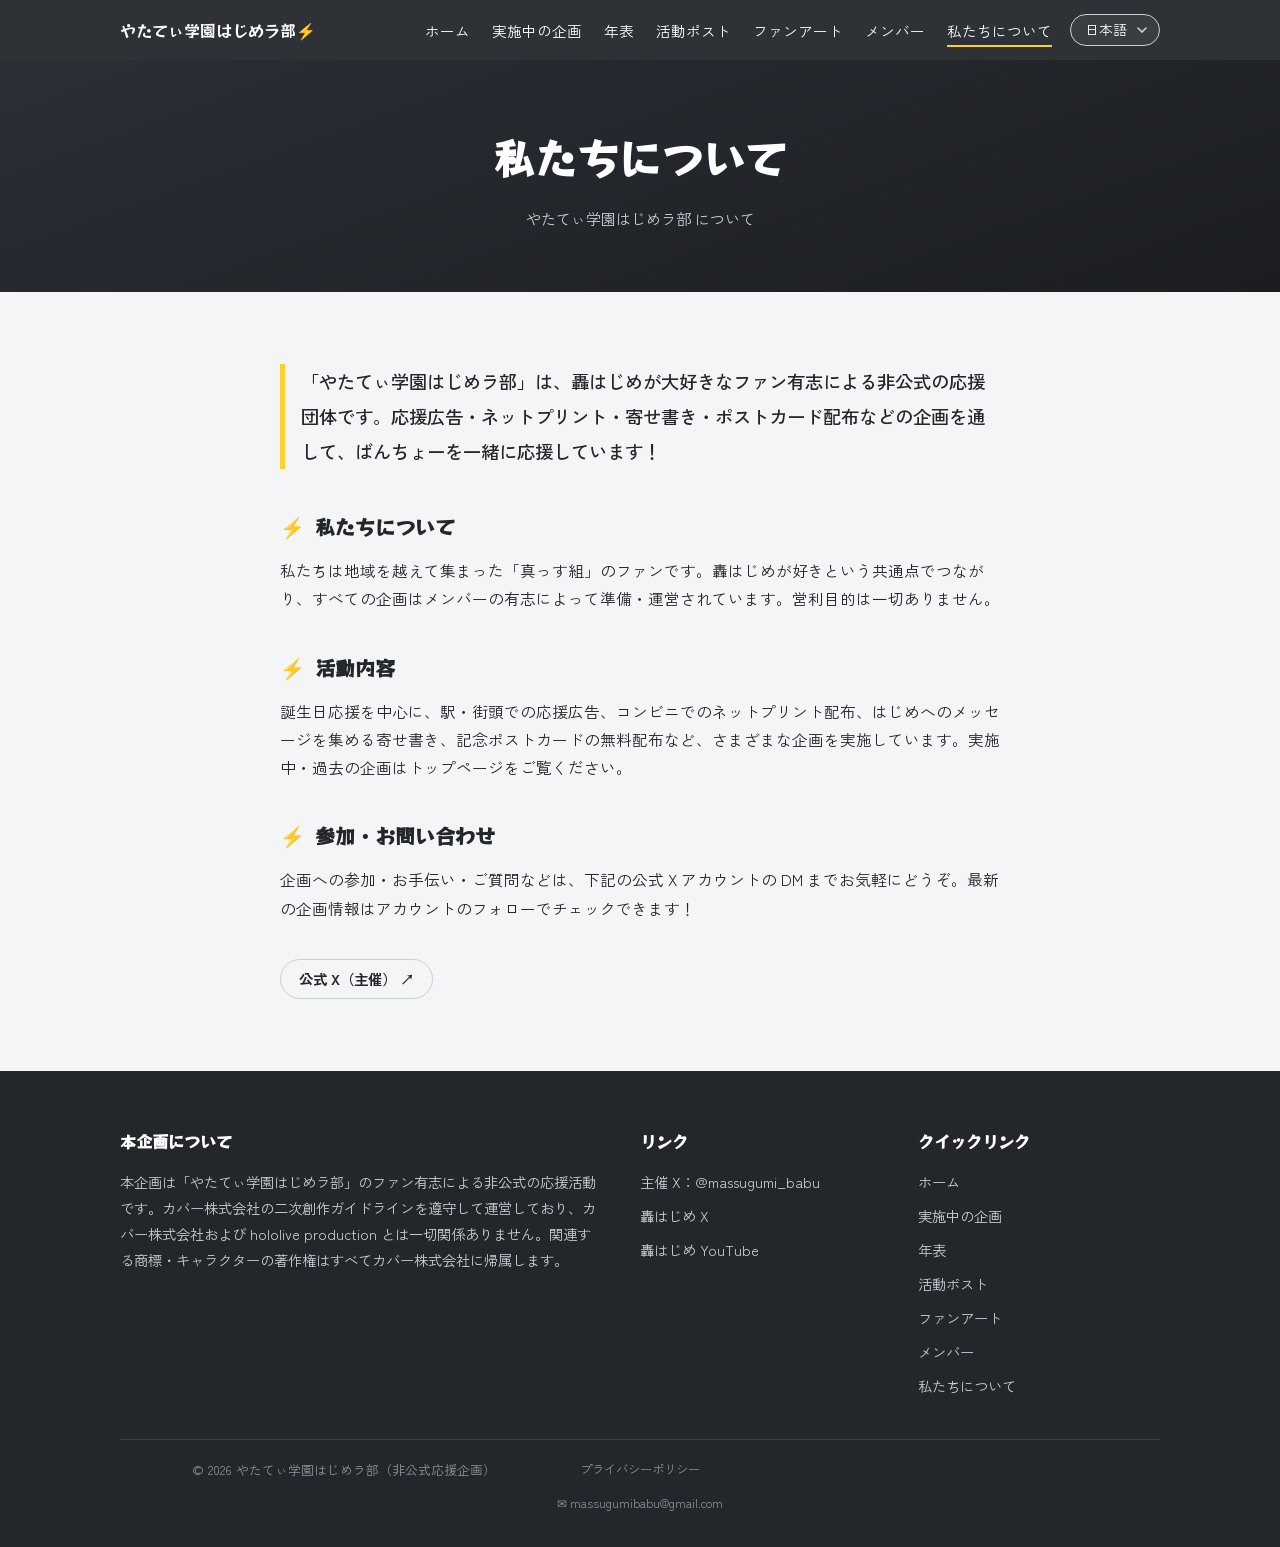
==== about.html @ 0e73d163 "2nd update by Opus 4.8" ====
<!DOCTYPE html>
<html lang="zh-Hant">
<head>
  <meta charset="UTF-8" />
  <meta name="viewport" content="width=device-width, initial-scale=1.0" />

  <!-- 關於我們頁。內容資料：data/about.json -->
  <title>關於我們｜やたてぃ学園はじめラ部</title>
  <meta name="description" content="やたてぃ学園はじめラ部 是支持轟はじめ的非官方粉絲應援團體。介紹我們是誰、做什麼、如何參加。" />
  <meta property="og:title" content="關於我們｜やたてぃ学園はじめラ部" />
  <meta property="og:type" content="website" />
  <meta property="og:url" content="https://todoroki-hajime.com/about.html" />
  <meta property="og:image" content="https://todoroki-hajime.com/images/og-cover.png" />
  <meta name="twitter:card" content="summary_large_image" />
  <link rel="icon" href="data:image/svg+xml,<svg xmlns='http://www.w3.org/2000/svg' viewBox='0 0 100 100'><text y='.9em' font-size='90'>⚡</text></svg>" />

  <link rel="preconnect" href="https://fonts.googleapis.com" />
  <link rel="preconnect" href="https://fonts.gstatic.com" crossorigin />
  <link href="https://fonts.googleapis.com/css2?family=RocknRoll+One&family=Zen+Kaku+Gothic+New:wght@400;500;700&display=swap" rel="stylesheet" />
  <link rel="stylesheet" href="assets/style.css" />
</head>
<body>
  <section class="page-head">
    <h1 data-i18n="sec_about"></h1>
    <p data-i18n="about_subtitle"></p>
  </section>

  <div id="error-slot"></div>

  <section>
    <div class="container about-container">
      <div id="about-root"></div>
    </div>
  </section>

  <script src="assets/common.js"></script>
  <script src="assets/about.js"></script>
</body>
</html>
---- assets/style.css ----
/* ============================================================
   やたてぃ学園はじめラ部 應援網站 — 共用樣式
   三個頁面（index / posts / staff）都讀這個檔。
   ★ 改全站配色：只要改下面 :root 的變數即可。
   ============================================================ */

:root {
  --c-ink:        #23262b;  /* 主深灰 */
  --c-steel:      #585f6a;  /* 次要灰（說明文字） */
  --c-silver:     #c9ced6;  /* 銀灰（邊框、分隔線） */
  --c-paper:      #f4f5f7;  /* 淺灰底（頁面背景） */
  --c-white:      #ffffff;
  --c-bolt:       #ffd028;  /* 閃電黃（強調色） */
  --c-bolt-deep:  #e6a800;  /* 深黃（hover、連結） */

  --c-lilac:      #ece6f9;  /* 首頁 hero 的淺紫底色 */
  --c-grape:      #5b3fa0;  /* 深紫（淺紫底上的文字強調色） */

  --font-display: "RocknRoll One", "Zen Kaku Gothic New", sans-serif;
  --font-body:    "Zen Kaku Gothic New", "Noto Sans TC", sans-serif;

  --max-w: 1080px;
  --radius: 14px;
}

* { margin: 0; padding: 0; box-sizing: border-box; }
html { scroll-behavior: smooth; }
body { font-family: var(--font-body); background: var(--c-paper); color: var(--c-ink); line-height: 1.8; }
img { max-width: 100%; display: block; }
a { color: inherit; }
.container { max-width: var(--max-w); margin: 0 auto; padding: 0 20px; }
section { padding: 72px 0; }

.section-title {
  font-family: var(--font-display);
  font-size: clamp(1.5rem, 3vw, 2rem);
  display: flex; align-items: center; gap: 14px;
  margin-bottom: 36px;
}
.section-title::before {
  content: ""; width: 10px; height: 1.3em;
  background: var(--c-bolt); transform: skewX(-15deg);
}
.section-title .en { font-size: 0.55em; color: var(--c-steel); letter-spacing: 0.2em; }

/* ===== 導覽列（由 common.js 產生） ===== */
header {
  position: sticky; top: 0; z-index: 100;
  background: rgba(35, 38, 43, 0.95);
  backdrop-filter: blur(6px);
  color: var(--c-white);
}
.nav-inner {
  max-width: var(--max-w); margin: 0 auto; padding: 0 20px;
  display: flex; align-items: center; justify-content: space-between;
  height: 60px; gap: 12px;
}
.nav-logo { font-family: var(--font-display); text-decoration: none; font-size: 1rem; white-space: nowrap; }
.nav-logo .bolt { color: var(--c-bolt); }
.nav-right { display: flex; align-items: center; gap: 18px; }
nav ul { display: flex; gap: 22px; list-style: none; }
nav a {
  text-decoration: none; font-size: 0.92rem;
  padding-bottom: 4px; border-bottom: 2px solid transparent;
  transition: border-color 0.2s; white-space: nowrap;
}
nav a:hover, nav a:focus-visible, nav a.active { border-bottom-color: var(--c-bolt); }
.lang-select {
  background-color: rgba(255,255,255,0.06);
  border: 1px solid var(--c-silver); color: var(--c-white);
  border-radius: 999px; padding: 5px 32px 5px 14px; cursor: pointer;
  font-family: var(--font-body); font-size: 0.85rem; line-height: 1.4;
  appearance: none; -webkit-appearance: none; -moz-appearance: none;
  /* 自訂下拉箭頭（銀灰色） */
  background-image: url("data:image/svg+xml,%3Csvg xmlns='http://www.w3.org/2000/svg' width='12' height='12' viewBox='0 0 12 12'%3E%3Cpath d='M2 4l4 4 4-4' stroke='%23c9ced6' stroke-width='1.6' fill='none' stroke-linecap='round'/%3E%3C/svg%3E");
  background-repeat: no-repeat; background-position: right 11px center;
  transition: border-color 0.2s;
}
.lang-select:hover, .lang-select:focus-visible { border-color: var(--c-bolt); outline: none; }
/* 展開的選項列表（瀏覽器原生渲染，用深色文字確保可讀） */
.lang-select option { color: #1b1d21; background: #fff; }
.nav-toggle { display: none; background: none; border: 0; color: var(--c-white); font-size: 1.6rem; cursor: pointer; }

/* ===== Hero（僅首頁用）：淺紫底 + 閃電符號 ===== */
.hero {
  /* 淺紫底色，加上平鋪的閃電符號花紋（深紫、低透明度） */
  background-color: var(--c-lilac);
  background-image: url("data:image/svg+xml,%3Csvg xmlns='http://www.w3.org/2000/svg' width='72' height='72' viewBox='0 0 72 72'%3E%3Cpath d='M42 8 L22 40 L34 40 L30 64 L50 30 L38 30 Z' fill='%238a73c9' fill-opacity='0.16'/%3E%3C/svg%3E");
  background-size: 72px 72px;
  color: var(--c-ink);                 /* 淺底 → 文字改深色 */
  text-align: center;
  padding: 84px 20px 96px;
  position: relative; overflow: hidden;
}
.hero-kicker { color: var(--c-grape); letter-spacing: 0.35em; font-size: 0.9rem; margin-bottom: 18px; }
.hero h1 {
  font-family: var(--font-display);
  font-size: clamp(2rem, 5.5vw, 3.6rem);
  line-height: 1.3;
  color: var(--c-ink);
  text-shadow: 3px 3px 0 rgba(255, 208, 40, 0.55);   /* 黃色殘影，在淺底上更鮮明 */
}
.hero-date {
  display: inline-block; margin-top: 32px;
  font-family: var(--font-display);
  font-size: clamp(1.1rem, 2.5vw, 1.5rem);
  background: var(--c-bolt); color: var(--c-ink);
  padding: 8px 28px; transform: skewX(-8deg);
  box-shadow: 0 4px 14px rgba(91, 63, 160, 0.25);
}
.countdown { margin-top: 26px; }
.countdown-label { font-size: 0.9rem; color: var(--c-grape); letter-spacing: 0.15em; }
.countdown-nums { display: flex; gap: 14px; justify-content: center; margin-top: 10px; font-family: var(--font-display); }
.countdown-nums .unit { text-align: center; }
.countdown-nums .num { font-size: clamp(1.6rem, 4vw, 2.4rem); color: var(--c-grape); font-variant-numeric: tabular-nums; min-width: 2ch; display: inline-block; }
.countdown-nums .lbl { font-size: 0.75rem; color: var(--c-steel); }
.countdown-hbd { font-family: var(--font-display); font-size: clamp(1.4rem, 4vw, 2.2rem); color: var(--c-grape); margin-top: 10px; }
.hero-tags { margin-top: 26px; font-size: 0.95rem; color: var(--c-steel); }
.hero-tags a { color: var(--c-grape); text-decoration: none; font-weight: 700; }
.hero-tags a:hover { text-decoration: underline; }
/* 角落裝飾用大閃電，改成深紫低透明度 */
.hero-bolt-bg { position: absolute; right: -40px; bottom: -60px; width: 320px; opacity: 0.1; pointer-events: none; }

/* 加入行事曆按鈕 */
.hero-cal { margin-top: 20px; }
.cal-btn {
  display: inline-block; text-decoration: none;
  font-size: 0.85rem; font-weight: 700; color: var(--c-grape);
  border: 1px solid var(--c-grape); border-radius: 999px; padding: 5px 16px;
  transition: background 0.2s, color 0.2s;
}
.cal-btn:hover { background: var(--c-grape); color: var(--c-white); }
.project-cal { margin-top: 12px; }
/* 企劃卡內的按鈕用較中性的灰，跟卡片風格一致 */
.project-cal .cal-btn { color: var(--c-steel); border-color: var(--c-silver); font-weight: 500; }
.project-cal .cal-btn:hover { background: var(--c-bolt); border-color: var(--c-bolt); color: var(--c-ink); }

/* ===== 公告 ===== */
.news-list { list-style: none; border-top: 1px solid var(--c-silver); }
.news-list li { display: flex; gap: 24px; align-items: baseline; padding: 18px 6px; border-bottom: 1px solid var(--c-silver); }
.news-date { font-size: 0.88rem; color: var(--c-steel); flex: 0 0 7em; font-variant-numeric: tabular-nums; }
.news-list a { text-decoration: none; }
.news-list a:hover { color: var(--c-bolt-deep); }

/* ===== 企劃卡片 ===== */
.project-grid { display: grid; grid-template-columns: repeat(auto-fill, minmax(300px, 1fr)); gap: 28px; }
.project-card {
  background: var(--c-white);
  border: 1px solid var(--c-silver);
  border-radius: var(--radius);
  overflow: hidden;
  display: flex; flex-direction: column;
  position: relative;
  transition: transform 0.2s, box-shadow 0.2s;
}
.project-card:hover { transform: translateY(-4px); box-shadow: 0 10px 24px rgba(35, 38, 43, 0.12); }
.project-body { padding: 22px 24px 26px; flex: 1; display: flex; flex-direction: column; }
.project-cat {
  align-self: flex-start; font-size: 0.78rem; font-weight: 700;
  padding: 2px 12px; border-radius: 999px; margin-bottom: 10px;
  color: var(--c-ink); background: var(--c-silver);
}
.project-name { font-family: var(--font-display); font-size: 1.15rem; margin-bottom: 8px; }
.project-period { font-size: 0.88rem; color: var(--c-steel); margin-bottom: 12px; }
.project-desc { font-size: 0.94rem; flex: 1; white-space: pre-line; }
.project-hashtags { margin-top: 12px; display: flex; gap: 8px; flex-wrap: wrap; }
.project-hashtags a { font-size: 0.8rem; color: var(--c-bolt-deep); text-decoration: none; }
.project-hashtags a:hover { text-decoration: underline; }
.project-links { margin-top: 14px; display: flex; gap: 12px; flex-wrap: wrap; }
.project-links a {
  font-size: 0.85rem; text-decoration: none;
  border: 1px solid var(--c-silver); border-radius: 999px; padding: 4px 14px;
  transition: background 0.2s, border-color 0.2s;
}
.project-links a:hover { background: var(--c-bolt); border-color: var(--c-bolt); }
.badge-ongoing {
  position: absolute; top: 12px; left: 12px;
  background: var(--c-bolt); color: var(--c-ink);
  font-family: var(--font-display); font-size: 0.8rem;
  padding: 3px 14px; transform: skewX(-8deg);
  box-shadow: 0 2px 6px rgba(0,0,0,0.25); z-index: 2;
}
.project-card.is-past .carousel img,
.project-card.is-past .project-photo { filter: grayscale(1) brightness(0.92); }
.project-card.is-past { background: #ededf0; }
.project-card.is-past:hover { transform: none; box-shadow: none; }
.badge-past {
  position: absolute; top: 12px; left: 12px;
  background: var(--c-steel); color: var(--c-white);
  font-family: var(--font-display); font-size: 0.8rem;
  padding: 3px 14px; transform: skewX(-8deg); z-index: 2;
}
.empty-hint { color: var(--c-steel); font-size: 0.95rem; }

/* 單張封面圖 */
.project-photo { aspect-ratio: 16 / 10; object-fit: cover; width: 100%; }

/* ===== 圖片輪播（卡片中的循環播放圖） ===== */
.carousel {
  position: relative; width: 100%; aspect-ratio: 16 / 10;
  background: #1b1d21; overflow: hidden; cursor: zoom-in;
}
.carousel img {
  position: absolute; inset: 0; width: 100%; height: 100%;
  object-fit: cover; opacity: 0; transition: opacity 0.8s ease;
}
.carousel img.active { opacity: 1; }
/* 右下角放大提示 */
.carousel .zoom-hint {
  position: absolute; right: 8px; bottom: 8px; z-index: 2;
  background: rgba(0,0,0,0.5); color: #fff;
  font-size: 0.75rem; padding: 2px 8px; border-radius: 6px;
  pointer-events: none;
}
/* 底部小圓點指示目前第幾張 */
.carousel .dots {
  position: absolute; bottom: 8px; left: 50%; transform: translateX(-50%);
  display: flex; gap: 6px; z-index: 2;
}
.carousel .dots span { width: 7px; height: 7px; border-radius: 50%; background: rgba(255,255,255,0.5); }
.carousel .dots span.on { background: var(--c-bolt); }

/* ===== 可展開文字（預設只顯示幾行） ===== */
.clampable { font-size: 0.94rem; flex: 1; }
.clampable .clamp-text {
  display: -webkit-box; -webkit-box-orient: vertical;
  -webkit-line-clamp: 3;            /* 預設顯示 3 行，想改行數改這裡 */
  overflow: hidden; white-space: pre-line;
}
.clampable.expanded .clamp-text { -webkit-line-clamp: unset; }
.clamp-toggle {
  margin-top: 6px; background: none; border: 0; cursor: pointer;
  color: var(--c-bolt-deep); font-family: var(--font-body); font-size: 0.85rem; padding: 0;
}
.clamp-toggle:hover { text-decoration: underline; }

/* ===== 燈箱（點圖放大檢視，由 common.js 產生） ===== */
.lightbox {
  position: fixed; inset: 0; z-index: 1000;
  background: rgba(0,0,0,0.88);
  display: flex; align-items: center; justify-content: center;
  padding: 24px; cursor: zoom-out;
  opacity: 0; pointer-events: none; transition: opacity 0.25s;
}
.lightbox.open { opacity: 1; pointer-events: auto; }
.lightbox img { max-width: 92vw; max-height: 88vh; border-radius: 6px; box-shadow: 0 10px 40px rgba(0,0,0,0.6); }
.lightbox .close {
  position: absolute; top: 18px; right: 24px;
  color: #fff; font-size: 2.2rem; line-height: 1; cursor: pointer; background: none; border: 0;
}

/* ===== 活動貼文卡片 ===== */
.post-grid { display: grid; grid-template-columns: repeat(auto-fill, minmax(320px, 1fr)); gap: 28px; }
.post-card {
  background: var(--c-white); border: 1px solid var(--c-silver);
  border-radius: var(--radius); overflow: hidden;
  display: flex; flex-direction: column;
}
.post-img { width: 100%; aspect-ratio: 16 / 9; object-fit: cover; cursor: zoom-in; }
.post-body { padding: 20px 22px 22px; display: flex; flex-direction: column; flex: 1; }
.post-meta { font-size: 0.82rem; color: var(--c-steel); margin-bottom: 8px; display: flex; gap: 10px; }
.post-meta .author { color: var(--c-bolt-deep); }
.post-footer { margin-top: 16px; display: flex; justify-content: flex-end; }
.post-original {
  font-size: 0.85rem; text-decoration: none; font-weight: 700;
  border: 1px solid var(--c-silver); border-radius: 999px; padding: 5px 16px;
  transition: background 0.2s, border-color 0.2s;
}
.post-original:hover { background: var(--c-bolt); border-color: var(--c-bolt); }

/* ===== 人員名單 ===== */
.staff-block { margin-bottom: 52px; }
.staff-block h3 {
  font-family: var(--font-display); font-size: 1.2rem; margin-bottom: 20px;
  display: flex; align-items: center; gap: 10px;
}
.staff-block h3::before { content: "⚡"; color: var(--c-bolt); }
.staff-grid { display: grid; grid-template-columns: repeat(auto-fill, minmax(140px, 1fr)); gap: 22px; }
.staff-card {
  text-decoration: none; color: inherit; text-align: center;
  display: flex; flex-direction: column; align-items: center; gap: 10px;
  transition: transform 0.2s;
}
.staff-card:hover { transform: translateY(-4px); }
.staff-avatar {
  width: 96px; height: 96px; border-radius: 50%; object-fit: cover;
  border: 3px solid var(--c-white); box-shadow: 0 4px 14px rgba(35,38,43,0.18);
  background: var(--c-silver);
}
.staff-card:hover .staff-avatar { border-color: var(--c-bolt); }
.staff-name { font-size: 0.92rem; font-weight: 700; }
.staff-handle { font-size: 0.78rem; color: var(--c-steel); }

/* ===== 活動年表（時間軸） ===== */
.tl-year { margin-bottom: 44px; }
.tl-year-label {
  font-family: var(--font-display); font-size: 1.6rem; color: var(--c-ink);
  display: inline-block; padding: 2px 18px; margin-bottom: 20px;
  border-bottom: 4px solid var(--c-bolt);
}
.tl-entries {
  position: relative; padding-left: 28px;
  border-left: 3px solid var(--c-silver);   /* 時間軸的縱線 */
}
.tl-entry {
  position: relative; display: flex; gap: 16px; align-items: center;
  padding: 14px 0;
}
/* 縱線上的圓點 */
.tl-entry::before {
  content: ""; position: absolute; left: -37px; top: 22px;
  width: 12px; height: 12px; border-radius: 50%;
  background: var(--c-bolt); border: 3px solid var(--c-paper);
}
.tl-thumb {
  width: 84px; height: 56px; object-fit: cover; border-radius: 8px;
  flex: 0 0 auto; cursor: zoom-in; border: 1px solid var(--c-silver);
}
.tl-info { display: flex; flex-direction: column; gap: 3px; }
.tl-cat {
  align-self: flex-start; font-size: 0.72rem; font-weight: 700;
  padding: 1px 10px; border-radius: 999px; color: var(--c-ink);
}
.tl-name { font-weight: 700; font-size: 0.98rem; }
.tl-period { font-size: 0.82rem; color: var(--c-steel); font-variant-numeric: tabular-nums; }

/* ===== 關於我們頁 ===== */
.about-container { max-width: 760px; }   /* 文章型內容窄一點比較好讀 */
.about-lead {
  font-size: 1.15rem; line-height: 1.9;
  color: var(--c-ink); font-weight: 500;
  padding-left: 16px; border-left: 5px solid var(--c-bolt);
  margin-bottom: 40px;
}
.about-section { margin-bottom: 36px; }
.about-section h2 {
  font-family: var(--font-display); font-size: 1.25rem; margin-bottom: 12px;
  display: flex; align-items: center; gap: 10px;
}
.about-section h2::before { content: "⚡"; color: var(--c-bolt); }
.about-section p { font-size: 0.98rem; white-space: pre-line; }
.about-section p + p { margin-top: 1em; }
.about-links { margin-top: 8px; display: flex; gap: 12px; flex-wrap: wrap; }
.about-links a {
  font-size: 0.9rem; text-decoration: none; font-weight: 700;
  border: 1px solid var(--c-silver); border-radius: 999px; padding: 6px 18px;
  transition: background 0.2s, border-color 0.2s;
}
.about-links a:hover { background: var(--c-bolt); border-color: var(--c-bolt); }

/* ===== 資料載入失敗提示 ===== */
.load-error {
  max-width: 640px; margin: 60px auto; padding: 28px 32px;
  background: #fff3f3; border: 1px solid #e8a0a0; border-radius: var(--radius); font-size: 0.95rem;
}

/* ===== 頁尾（由 common.js 產生） ===== */
footer { background: var(--c-ink); color: var(--c-silver); padding: 56px 0 32px; font-size: 0.9rem; }
.footer-grid { display: grid; gap: 36px; grid-template-columns: 2fr 1fr 1fr; margin-bottom: 40px; }
footer h3 { color: var(--c-white); font-family: var(--font-display); font-size: 1rem; margin-bottom: 14px; }
footer ul { list-style: none; }
footer li + li { margin-top: 8px; }
footer a { color: var(--c-silver); text-decoration: none; }
footer a:hover { color: var(--c-bolt); }
.copyright { border-top: 1px solid #3a3e45; padding-top: 22px; text-align: center; font-size: 0.8rem; color: #8b919b; }

/* 頁尾底部三欄：左訪客數、中版權、右隱私權 */
.footer-bottom {
  border-top: 1px solid #3a3e45; margin-top: 8px; padding-top: 18px;
  display: grid; grid-template-columns: 1fr auto 1fr; align-items: center; gap: 12px;
}
.footer-bottom .copyright { border-top: 0; padding-top: 0; margin: 0; }   /* 中欄沿用版權樣式但不重複上框線 */
.footer-visitors { font-size: 0.78rem; color: #8b919b; justify-self: start; }
.footer-visitors .v-count { color: var(--c-bolt); font-variant-numeric: tabular-nums; font-weight: 700; }
.footer-privacy { justify-self: end; font-size: 0.78rem; }
.footer-privacy a { color: #8b919b; text-decoration: none; }
.footer-privacy a:hover { color: var(--c-bolt); text-decoration: underline; }
@media (max-width: 600px) {
  /* 手機：改成上下堆疊，版權置中 */
  .footer-bottom { grid-template-columns: 1fr; text-align: center; gap: 8px; }
  .footer-visitors, .footer-privacy { justify-self: center; }
}
.footer-contact { text-align: center; font-size: 0.76rem; color: #8b919b; margin-top: 12px; }
.footer-contact a { color: #8b919b; text-decoration: none; }
.footer-contact a:hover { color: var(--c-bolt); text-decoration: underline; }

/* 頁面標題區（posts / staff 頁用的簡單頂部） */
.page-head {
  background: linear-gradient(160deg, #2b2f36 0%, #1b1d21 100%);
  color: var(--c-white); text-align: center; padding: 60px 20px;
}
.page-head h1 { font-family: var(--font-display); font-size: clamp(1.8rem, 4vw, 2.6rem); }
.page-head p { color: var(--c-silver); margin-top: 10px; font-size: 0.95rem; }

/* ===== 響應式 ===== */
@media (max-width: 760px) {
  nav ul {
    display: none; position: absolute; top: 60px; left: 0; right: 0;
    flex-direction: column; gap: 0; background: var(--c-ink); padding: 8px 0;
  }
  nav ul.open { display: flex; }
  nav li { text-align: center; }
  nav a { display: block; padding: 14px; border-bottom: 0; }
  .nav-toggle { display: block; }
  .footer-grid { grid-template-columns: 1fr; }
  section { padding: 52px 0; }
}
@media (prefers-reduced-motion: reduce) {
  html { scroll-behavior: auto; }
  .project-card, nav a, .staff-card { transition: none; }
  .carousel img { transition: none; }
}
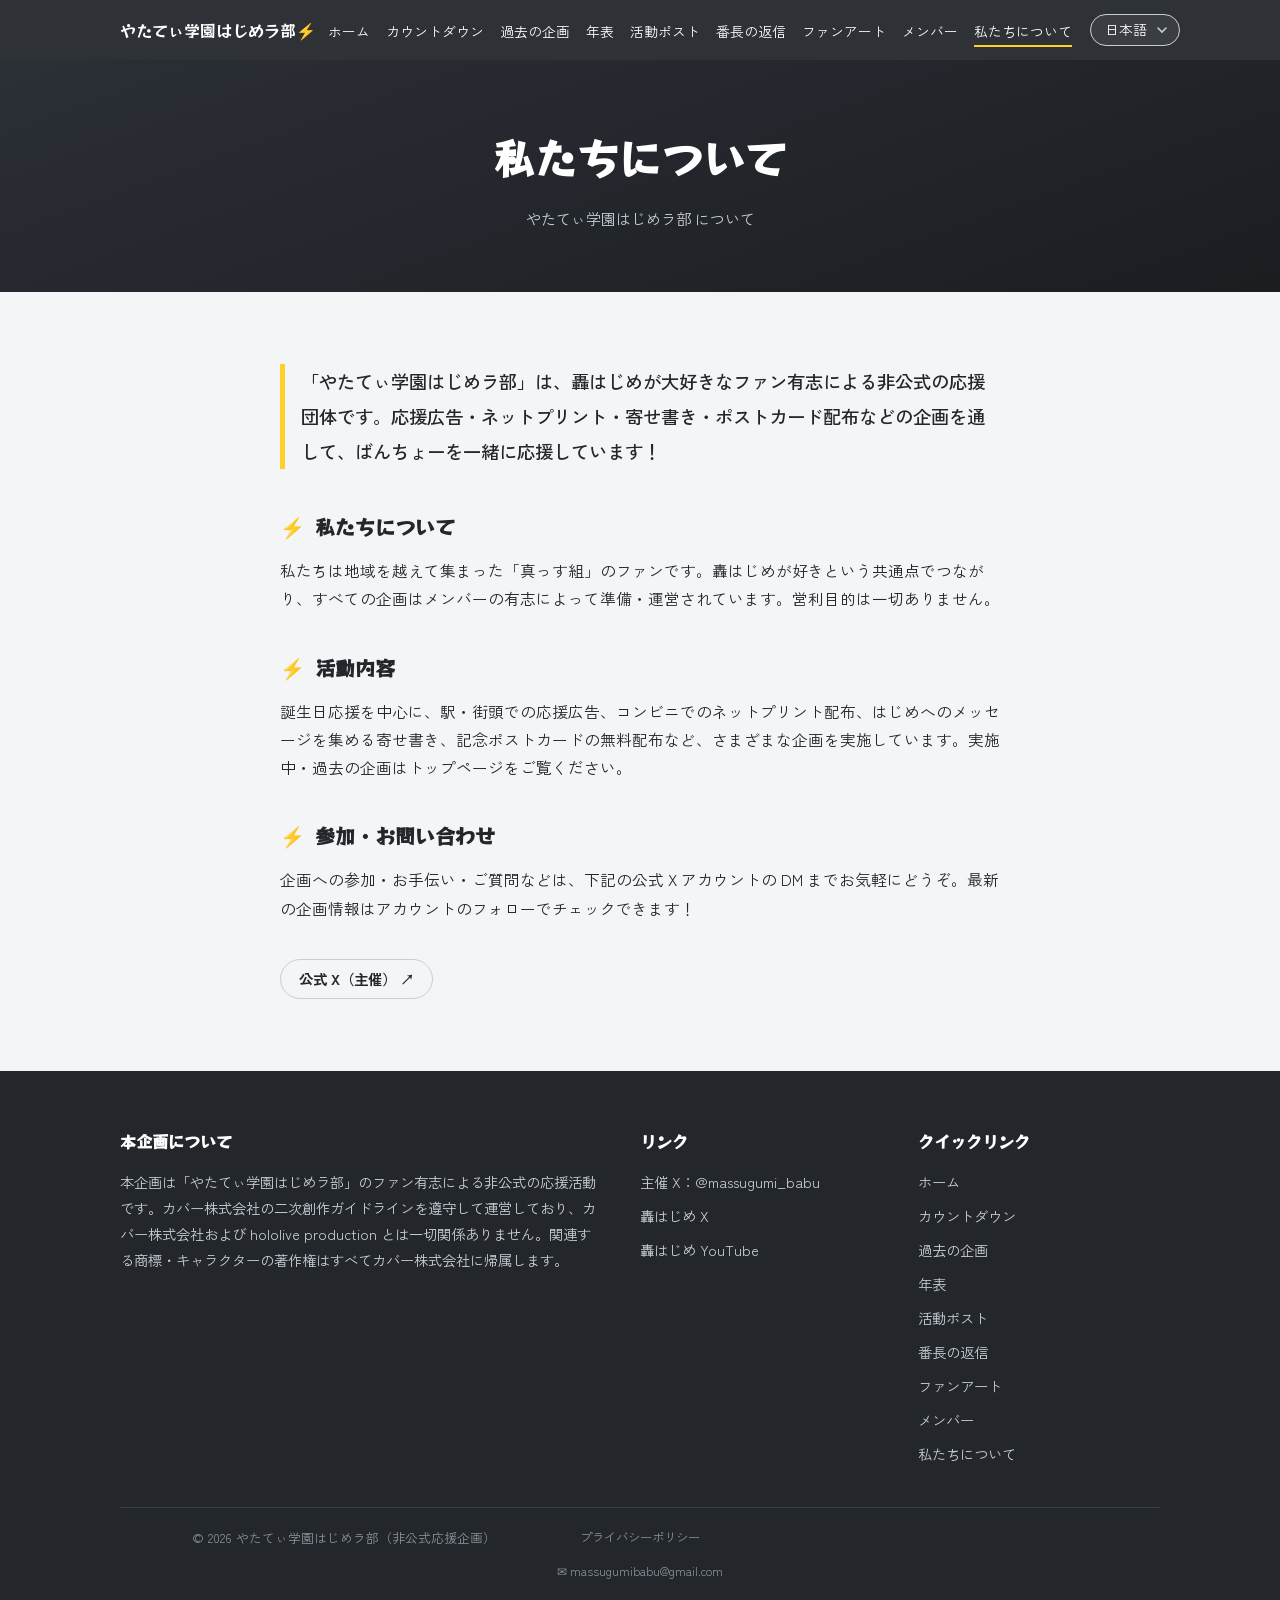
==== commit 4f8c7761: "8th commit by Opus 4.8" ====
--- a/about.html
+++ b/about.html
@@ -9,9 +9,9 @@
   <meta name="description" content="やたてぃ学園はじめラ部 是支持轟はじめ的非官方粉絲應援團體。介紹我們是誰、做什麼、如何參加。" />
   <meta property="og:title" content="關於我們｜やたてぃ学園はじめラ部" />
   <meta property="og:type" content="website" />
-  <meta property="og:url" content="https://todoroki-hajime.com/about.html" />
-  <meta property="og:image" content="https://todoroki-hajime.com/images/og-cover.png" />
-  <meta name="twitter:card" content="summary_large_image" />
+  <meta property="og:url" content="https://yataty-gakuen.com/about.html" />
+  <meta property="og:image" content="https://yataty-gakuen.com/images/yataty_gakuen.jpg" />
+  <meta name="twitter:card" content="summary" />
   <link rel="icon" href="data:image/svg+xml,<svg xmlns='http://www.w3.org/2000/svg' viewBox='0 0 100 100'><text y='.9em' font-size='90'>⚡</text></svg>" />
 
   <link rel="preconnect" href="https://fonts.googleapis.com" />
--- a/assets/style.css
+++ b/assets/style.css
@@ -58,9 +58,9 @@
 .nav-logo { font-family: var(--font-display); text-decoration: none; font-size: 1rem; white-space: nowrap; }
 .nav-logo .bolt { color: var(--c-bolt); }
 .nav-right { display: flex; align-items: center; gap: 18px; }
-nav ul { display: flex; gap: 22px; list-style: none; }
+nav ul { display: flex; gap: 16px; list-style: none; }
 nav a {
-  text-decoration: none; font-size: 0.92rem;
+  text-decoration: none; font-size: 0.86rem;
   padding-bottom: 4px; border-bottom: 2px solid transparent;
   transition: border-color 0.2s; white-space: nowrap;
 }
@@ -135,6 +135,47 @@
 .project-cal .cal-btn { color: var(--c-steel); border-color: var(--c-silver); font-weight: 500; }
 .project-cal .cal-btn:hover { background: var(--c-bolt); border-color: var(--c-bolt); color: var(--c-ink); }
 
+/* ===== 倒數頁 ===== */
+#cd-main-section {
+  background-color: var(--c-lilac);
+  background-image: url("data:image/svg+xml,%3Csvg xmlns='http://www.w3.org/2000/svg' width='72' height='72' viewBox='0 0 72 72'%3E%3Cpath d='M42 8 L22 40 L34 40 L30 64 L50 30 L38 30 Z' fill='%238a73c9' fill-opacity='0.16'/%3E%3C/svg%3E");
+  background-size: 72px 72px;
+}
+.countdown-wrap { text-align: center; }
+.cd-main-card { display: inline-block; }
+.cd-main-label { font-family: var(--font-display); font-size: clamp(1.4rem, 4vw, 2.2rem); color: var(--c-ink); }
+.cd-main-card .hero-date { margin-top: 14px; }
+.cd-main-card .cal-btn { margin-top: 18px; }
+
+/* 便利貼牆 */
+.cd-stickies { display: flex; flex-wrap: wrap; gap: 26px; justify-content: center; }
+.cd-sticky {
+  width: 200px; padding: 20px 18px 16px; border-radius: 4px;
+  box-shadow: 0 8px 18px rgba(35, 38, 43, 0.18);
+  position: relative; text-align: center;
+}
+/* 上方一條「膠帶」 */
+.cd-sticky::before {
+  content: ""; position: absolute; top: -10px; left: 50%;
+  width: 64px; height: 20px; transform: translateX(-50%) rotate(-3deg);
+  background: rgba(255, 255, 255, 0.55);
+}
+.cd-sticky-label { font-family: var(--font-display); font-size: 1.05rem; color: var(--c-ink); }
+.cd-sticky-date { font-size: 0.82rem; color: var(--c-steel); margin: 6px 0 10px; font-variant-numeric: tabular-nums; }
+.cd-sticky-days { font-family: var(--font-display); font-size: 1.25rem; color: var(--c-grape); margin-bottom: 12px; }
+.cal-mini { font-size: 0.75rem !important; padding: 3px 12px !important; }
+
+/* 進行中入口按鈕 */
+.ongoing-cta-btn {
+  display: inline-block; text-decoration: none;
+  font-family: var(--font-display); font-size: 1.1rem;
+  background: var(--c-bolt); color: var(--c-ink);
+  padding: 12px 36px; border-radius: 999px;
+  box-shadow: 0 6px 18px rgba(91, 63, 160, 0.2);
+  transition: transform 0.2s, box-shadow 0.2s;
+}
+.ongoing-cta-btn:hover { transform: translateY(-2px); box-shadow: 0 10px 24px rgba(91, 63, 160, 0.3); }
+
 /* ===== 公告 ===== */
 .news-list { list-style: none; border-top: 1px solid var(--c-silver); }
 .news-list li { display: flex; gap: 24px; align-items: baseline; padding: 18px 6px; border-bottom: 1px solid var(--c-silver); }
@@ -180,8 +221,6 @@
   padding: 3px 14px; transform: skewX(-8deg);
   box-shadow: 0 2px 6px rgba(0,0,0,0.25); z-index: 2;
 }
-.project-card.is-past .carousel img,
-.project-card.is-past .project-photo { filter: grayscale(1) brightness(0.92); }
 .project-card.is-past { background: #ededf0; }
 .project-card.is-past:hover { transform: none; box-shadow: none; }
 .badge-past {
@@ -192,6 +231,14 @@
 }
 .empty-hint { color: var(--c-steel); font-size: 0.95rem; }
 
+/* 主頁「看過去的企劃 →」連結 */
+.see-past { text-align: right; margin-top: 20px; }
+.see-past a {
+  font-size: 0.88rem; color: var(--c-steel); text-decoration: none;
+  border-bottom: 1px solid transparent; transition: color 0.2s, border-color 0.2s;
+}
+.see-past a:hover { color: var(--c-bolt-deep); border-bottom-color: var(--c-bolt); }
+
 /* 單張封面圖 */
 .project-photo { aspect-ratio: 16 / 10; object-fit: cover; width: 100%; }
 
@@ -251,6 +298,11 @@
 
 /* ===== 活動貼文卡片 ===== */
 .post-grid { display: grid; grid-template-columns: repeat(auto-fill, minmax(320px, 1fr)); gap: 28px; }
+
+/* 番長的回信：與貼文同網格，卡片加金色左框與標記，凸顯特別 */
+.reply-grid { display: grid; grid-template-columns: repeat(auto-fill, minmax(320px, 1fr)); gap: 28px; }
+.reply-card { border-left: 5px solid var(--c-bolt); position: relative; }
+.reply-card .author { color: var(--c-bolt-deep); font-weight: 700; }
 .post-card {
   background: var(--c-white); border: 1px solid var(--c-silver);
   border-radius: var(--radius); overflow: hidden;
@@ -393,7 +445,7 @@
 .page-head p { color: var(--c-silver); margin-top: 10px; font-size: 0.95rem; }
 
 /* ===== 響應式 ===== */
-@media (max-width: 760px) {
+@media (max-width: 1024px) {
   nav ul {
     display: none; position: absolute; top: 60px; left: 0; right: 0;
     flex-direction: column; gap: 0; background: var(--c-ink); padding: 8px 0;
